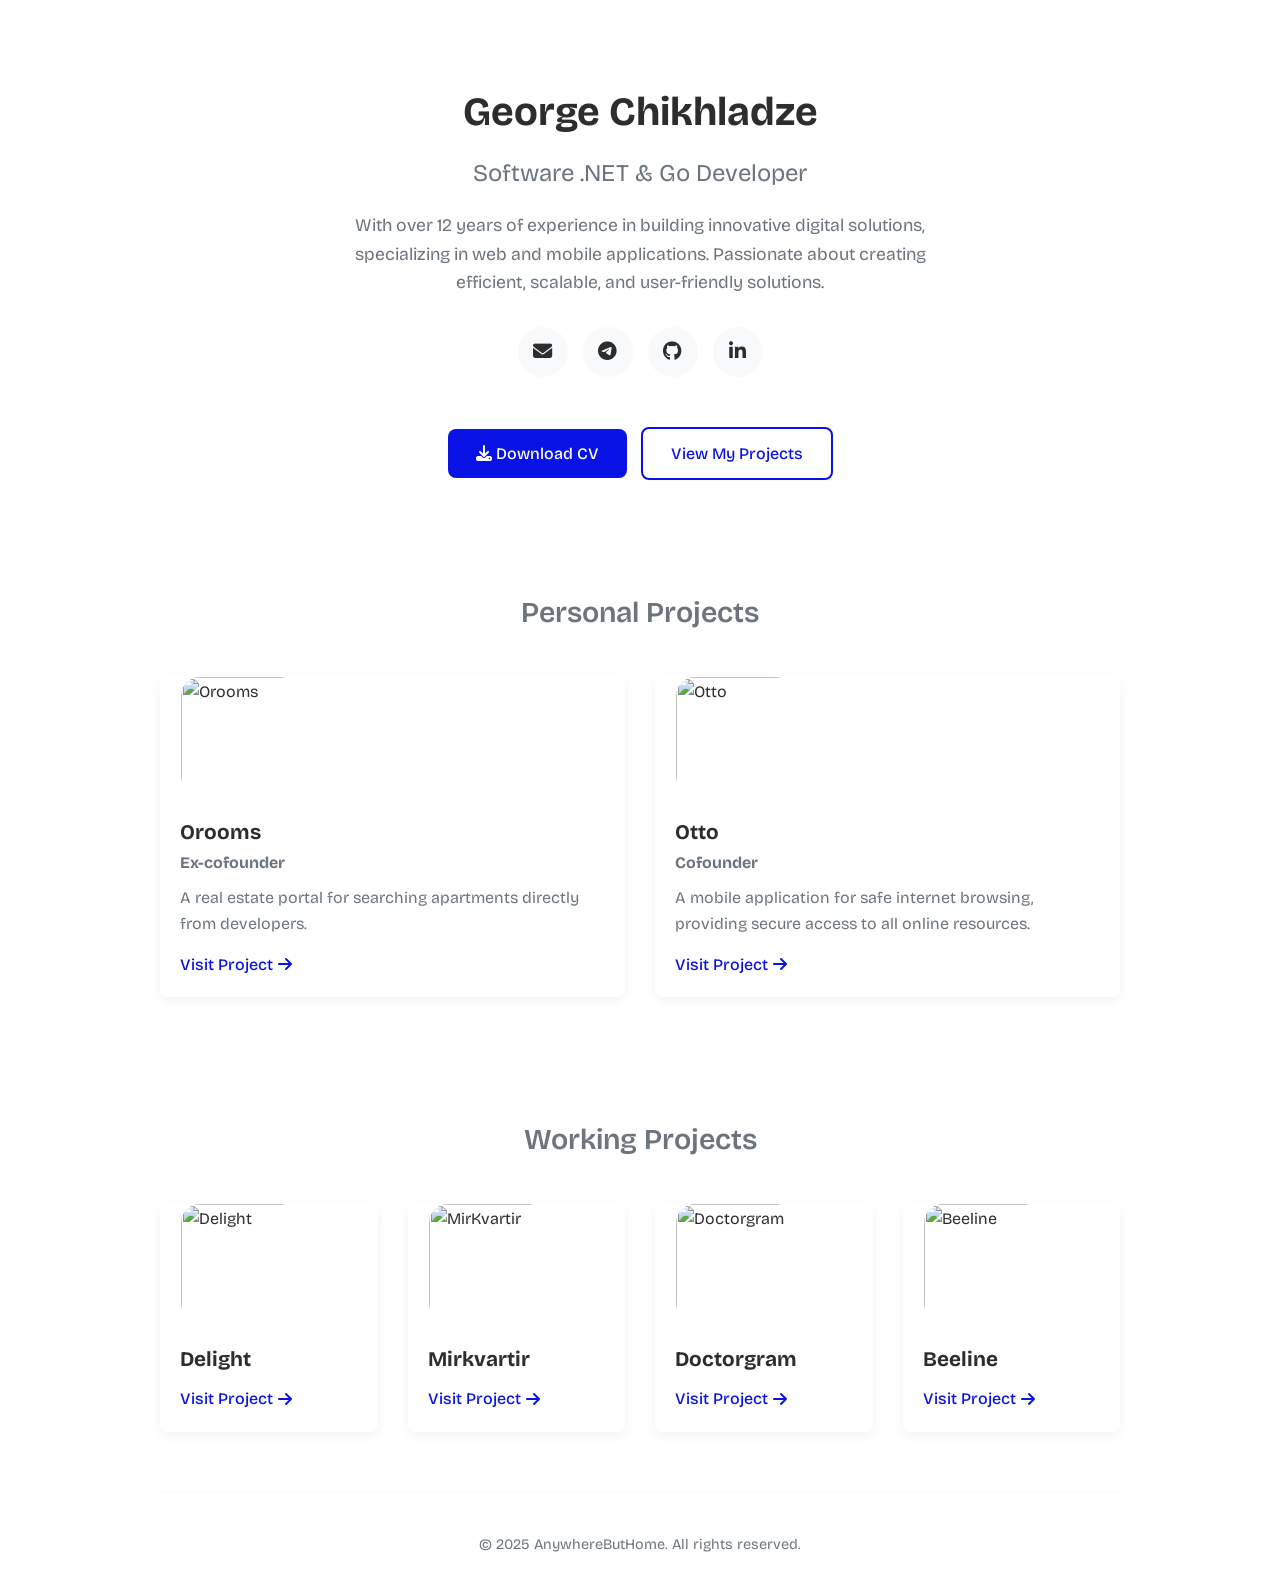
==== george/index.html @ 673867cd "init commit" ====
<html lang="en"><head>
    <meta charset="UTF-8">
    <meta name="viewport" content="width=device-width, initial-scale=1.0">
    <title>George Chikhladze - Software Developer</title>
	<link href="https://fonts.googleapis.com/css2?family=Bricolage+Grotesque:wght@400;700&amp;display=swap" rel="stylesheet">
    <link href="https://fonts.googleapis.com/css2?family=Inter:wght@300;400;500;600;700&amp;display=swap" rel="stylesheet">
    <link rel="stylesheet" href="https://cdnjs.cloudflare.com/ajax/libs/font-awesome/6.4.0/css/all.min.css">
    <style>
        :root {
            --primary-color: #2d2d2d;
            --secondary-color: #6c757d;
            --accent-color: #0a13e6;
            --light-bg: #f8f9fa;
            --border-radius: 8px;
            --box-shadow: 0 4px 12px rgba(0, 0, 0, 0.05);
        }
        
        * {
            margin: 0;
            padding: 0;
            box-sizing: border-box;
        }
        
        body {
            font-family: 'Bricolage Grotesque', 'Inter', -apple-system, BlinkMacSystemFont, "Segoe UI", Roboto, sans-serif;
            line-height: 1.6;
            color: var(--primary-color);
            background-color: #fff;
            padding: 0;
            margin: 0;
        }
        
        .container {
            max-width: 1000px;
            margin: 0 auto;
            padding: 0 20px;
        }
        
        header {
            padding: 80px 0 40px;
            text-align: center;
        }
        
        .profile-img {
            width: 150px;
            height: 150px;
            border-radius: 50%;
            object-fit: cover;
            margin: 0 auto 20px;
            border: 4px solid var(--light-bg);
            box-shadow: var(--box-shadow);
        }
        
        h1 {
            font-size: 2.5rem;
            font-weight: 700;
            margin-bottom: 10px;
            color: var(--primary-color);
        }
        
        h2 {
            font-size: 1.5rem;
            font-weight: 400;
            color: var(--secondary-color);
            margin-bottom: 20px;
        }
        
        .tagline {
            font-size: 1.1rem;
            max-width: 600px;
            margin: 0 auto 30px;
            color: var(--secondary-color);
        }
        
        .social-links {
            display: flex;
            justify-content: center;
            gap: 15px;
            margin-bottom: 40px;
            flex-wrap: wrap;
        }
        
        .social-link {
            display: flex;
            align-items: center;
            justify-content: center;
            width: 50px;
            height: 50px;
            border-radius: 50%;
            background: var(--light-bg);
            color: var(--primary-color);
            text-decoration: none;
            font-size: 1.2rem;
            transition: all 0.3s ease;
        }
        
        .social-link:hover {
            background: var(--accent-color);
            color: white;
            transform: translateY(-3px);
        }
        
        .btn {
            display: inline-block;
            padding: 12px 28px;
            background: var(--accent-color);
            color: white;
            text-decoration: none;
            border-radius: var(--border-radius);
            font-weight: 500;
            transition: all 0.3s ease;
            margin: 10px 5px;
        }
        
        .btn:hover {
            background: #0052cc;
            transform: translateY(-2px);
        }
        
        .btn-outline {
            background: transparent;
            border: 2px solid var(--accent-color);
            color: var(--accent-color);
        }
        
        .btn-outline:hover {
            background: var(--accent-color);
            color: white;
        }
        
        section {
            padding: 60px 0;
        }
        
        .section-title {
            text-align: center;
            margin-bottom: 40px;
            font-size: 1.8rem;
            font-weight: 600;
        }
        
        .projects-grid {
            display: grid;
            grid-template-columns: repeat(auto-fit, minmax(200px, 1fr));
            gap: 30px;
        }
        
        .project-card {
            background: white;
            border-radius: var(--border-radius);
            overflow: hidden;
            box-shadow: var(--box-shadow);
            transition: transform 0.3s ease;
        }
        
        .project-card:hover {
            transform: translateY(-5px);
        }
        
        .project-img {
            height: 120px;
            margin: 0 20px;
            object-fit: cover;
            border: 1px solid white;
            border-radius: 20px;
        }
        
        .project-content {
            padding: 20px;
        }
        
        .project-title {
            font-size: 1.3rem;
            margin-bottom: 10px;
            color: var(--primary-color);
        }

        .project-title span {
            display: block;
            font-size: 1rem;
            color: var(--secondary-color);
        }
        
        .project-desc {
            color: var(--secondary-color);
            margin-bottom: 15px;
        }
        
        .project-link {
            display: inline-flex;
            align-items: center;
            color: var(--accent-color);
            text-decoration: none;
            font-weight: 500;
        }
        
        .project-link i {
            margin-left: 5px;
            transition: transform 0.3s ease;
        }
        
        .project-link:hover i {
            transform: translateX(3px);
        }
        
        footer {
            text-align: center;
            padding: 40px 0;
            color: var(--secondary-color);
            font-size: 0.9rem;
            border-top: 1px solid var(--light-bg);
        }
        
        @media (max-width: 768px) {
            header {
                padding: 60px 0 30px;
            }
            
            h1 {
                font-size: 2rem;
            }
            
            h2 {
                font-size: 1.3rem;
            }
            
            section {
                padding: 40px 0;
            }
        }
    </style>
</head>
<body>
    <div class="container">
        <header>            
            <h1>George Chikhladze</h1>
            <h2>Software .NET &amp; Go Developer</h2>
            <p class="tagline">
				With over 12 years of experience in building innovative digital solutions, specializing in web and mobile applications. 
				Passionate about creating efficient, scalable, and user-friendly solutions.
			</p>

            <div class="social-links">
                <a href="mailto:george.chikhladze@outlook.com" class="social-link" target="blank" aria-label="Email">
                    <i class="fas fa-envelope"></i>
                </a>
                <a href="https://t.me/georgechikhladze" class="social-link" target="blank" aria-label="Telegram">
                    <i class="fab fa-telegram"></i>
                </a>
                <a href="https://github.com/georgechikhladze" class="social-link" target="blank" aria-label="GitHub">
                    <i class="fab fa-github"></i>
                </a>
                <a href="https://www.linkedin.com/in/georgechikhladze/" class="social-link" target="blank" aria-label="LinkedIn">
                    <i class="fab fa-linkedin-in"></i>
                </a>
            </div>

            <div>
                <a href="https://cv.anywherebuthome.ru/cv_georgechikhladze_backend_developer.pdf" class="btn" download="">
                    <i class="fas fa-download"></i> Download CV
                </a>
                <a href="#projects" class="btn btn-outline">
                    View My Projects
                </a>
            </div>

        </header>
        
        <section id="projects">
            <h2 class="section-title">Personal Projects</h2>
            <div class="projects-grid">
                <div class="project-card">
                    <img src="https://cdn-orooms.ru/images/favicons/original/android-icon-192x192.png" alt="Orooms" class="project-img">
                    <div class="project-content">
                        <h3 class="project-title">Orooms
                            <span>Ex-cofounder</span>
                        </h3>
                        <p class="project-desc">A real estate portal for searching apartments directly from developers.</p>
                        <a href="https://orooms.ru" class="project-link" target="_blank">
                            Visit Project <i class="fas fa-arrow-right"></i>
                        </a>
                    </div>
                </div>                
                <div class="project-card">
                    <img src="https://mobby.me/img/otto.png" alt="Otto" class="project-img">
                    <div class="project-content">
                        <h3 class="project-title">Otto
                            <span>Cofounder</span>
                        </h3>
                        <p class="project-desc">A mobile application for safe internet browsing, providing secure access to all online resources.</p>
                        <a href="https://mobby.me" class="project-link" target="_blank">
                            Visit Project <i class="fas fa-arrow-right"></i>
                        </a>
                    </div>
                </div>
            </div>
        </section>   
        
        <section id="working-projects">
            <h2 class="section-title">Working Projects</h2>

            <div class="projects-grid">

                <div class="project-card">
                    <img src="https://img.realestate.ru/profile/2/channels4_profile.webp" alt="Delight" class="project-img">
                    <div class="project-content">
                        <h3 class="project-title">Delight</h3>
                        <a href="https://www.delight.ru/" class="project-link" target="_blank">
                            Visit Project <i class="fas fa-arrow-right"></i>
                        </a>
                    </div>
                </div>    

                <div class="project-card">
                    <img src="https://www.mirkvartir.ru/nextpageassets/favicons/new-touch-icon-ipad-retina.png" alt="MirKvartir" class="project-img">
                    <div class="project-content">
                        <h3 class="project-title">Mirkvartir</h3>
                        <a href="https://www.mirkvartir.ru/" class="project-link" target="_blank">
                            Visit Project <i class="fas fa-arrow-right"></i>
                        </a>
                    </div>
                </div>

                <div class="project-card">
                    <img src="https://is1-ssl.mzstatic.com/image/thumb/Purple114/v4/ad/1f/7d/ad1f7d24-4a58-87d9-58b9-342a5286cb57/DCGAppIcon-0-0-1x_U007emarketing-0-0-0-7-0-0-sRGB-0-0-0-GLES2_U002c0-512MB-85-220-0-0.png/434x0w.webp" alt="Doctorgram" class="project-img">
                    <div class="project-content">
                        <h3 class="project-title">Doctorgram</h3>
                        <a href="https://apps.apple.com/us/app/%D0%B4%D0%BE%D0%BA%D1%82%D0%BE%D1%80%D0%B3%D1%80%D0%B0%D0%BC-%D0%BC%D0%B5%D1%81%D1%81%D0%B5%D0%BD%D0%B4%D0%B6%D0%B5%D1%80/id1474241440" class="project-link" target="_blank">
                            Visit Project <i class="fas fa-arrow-right"></i>
                        </a>
                    </div>
                </div>

                <div class="project-card">
                    <img src="https://is1-ssl.mzstatic.com/image/thumb/Purple221/v4/89/e1/c1/89e1c106-f130-783b-5dc5-4b2c80a4c70a/AppIcon-0-0-1x_U007epad-0-1-0-sRGB-85-220.png/434x0w.webp" alt="Beeline" class="project-img">
                    <div class="project-content">
                        <h3 class="project-title">Beeline</h3>
                        <a href="https://apps.apple.com/ru/app/%D0%B1%D0%B8%D0%BB%D0%B0%D0%B9%D0%BD/id569251594" class="project-link" target="_blank">
                            Visit Project <i class="fas fa-arrow-right"></i>
                        </a>
                    </div>
                </div>
                
            </div>
        </section>   

        <footer>
            <p>© 2025 AnywhereButHome. All rights reserved.</p>
        </footer>
    </div>
</body>
</html>
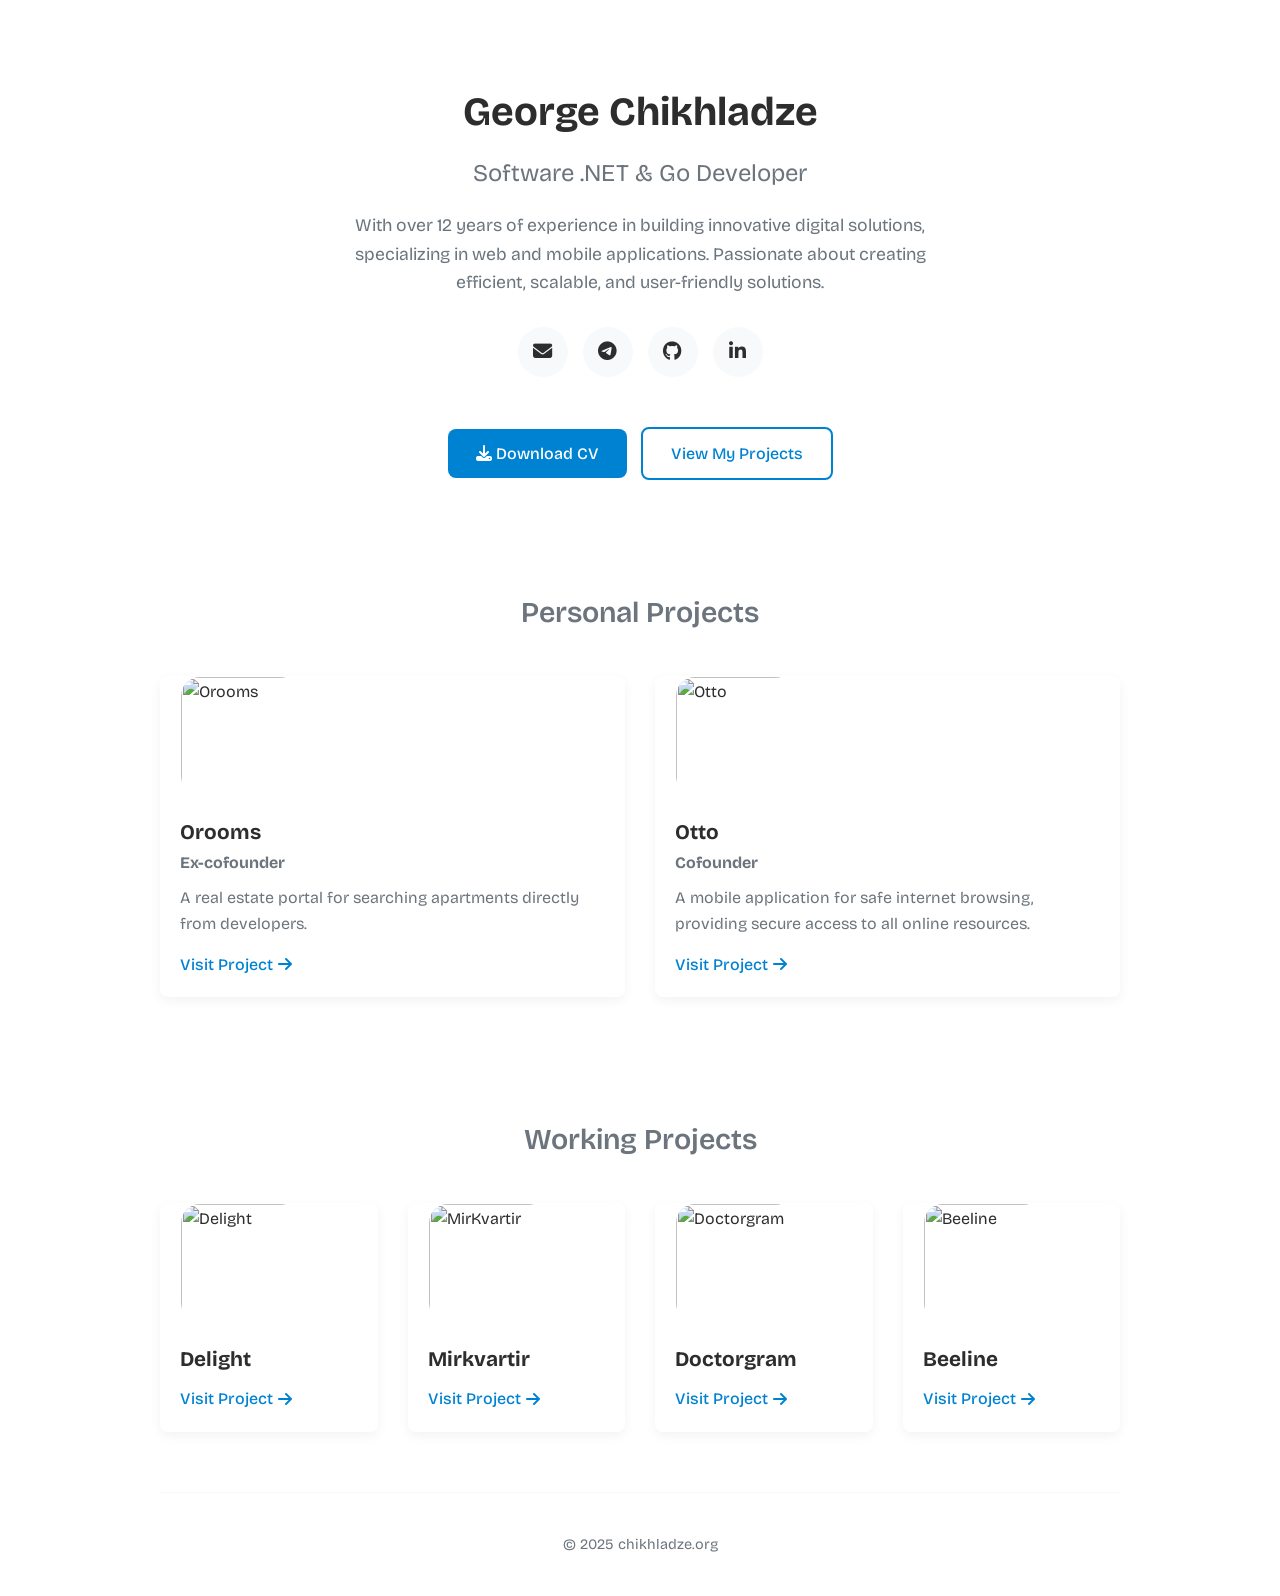
==== commit 323cc3c4: "add ev" ====
--- a/george/index.html
+++ b/george/index.html
@@ -9,7 +9,7 @@
         :root {
             --primary-color: #2d2d2d;
             --secondary-color: #6c757d;
-            --accent-color: #0a13e6;
+            --accent-color: #0082d2;
             --light-bg: #f8f9fa;
             --border-radius: 8px;
             --box-shadow: 0 4px 12px rgba(0, 0, 0, 0.05);
@@ -345,7 +345,7 @@
         </section>   
 
         <footer>
-            <p>© 2025 AnywhereButHome. All rights reserved.</p>
+            <p>© 2025 chikhladze.org</p>
         </footer>
     </div>
 </body>
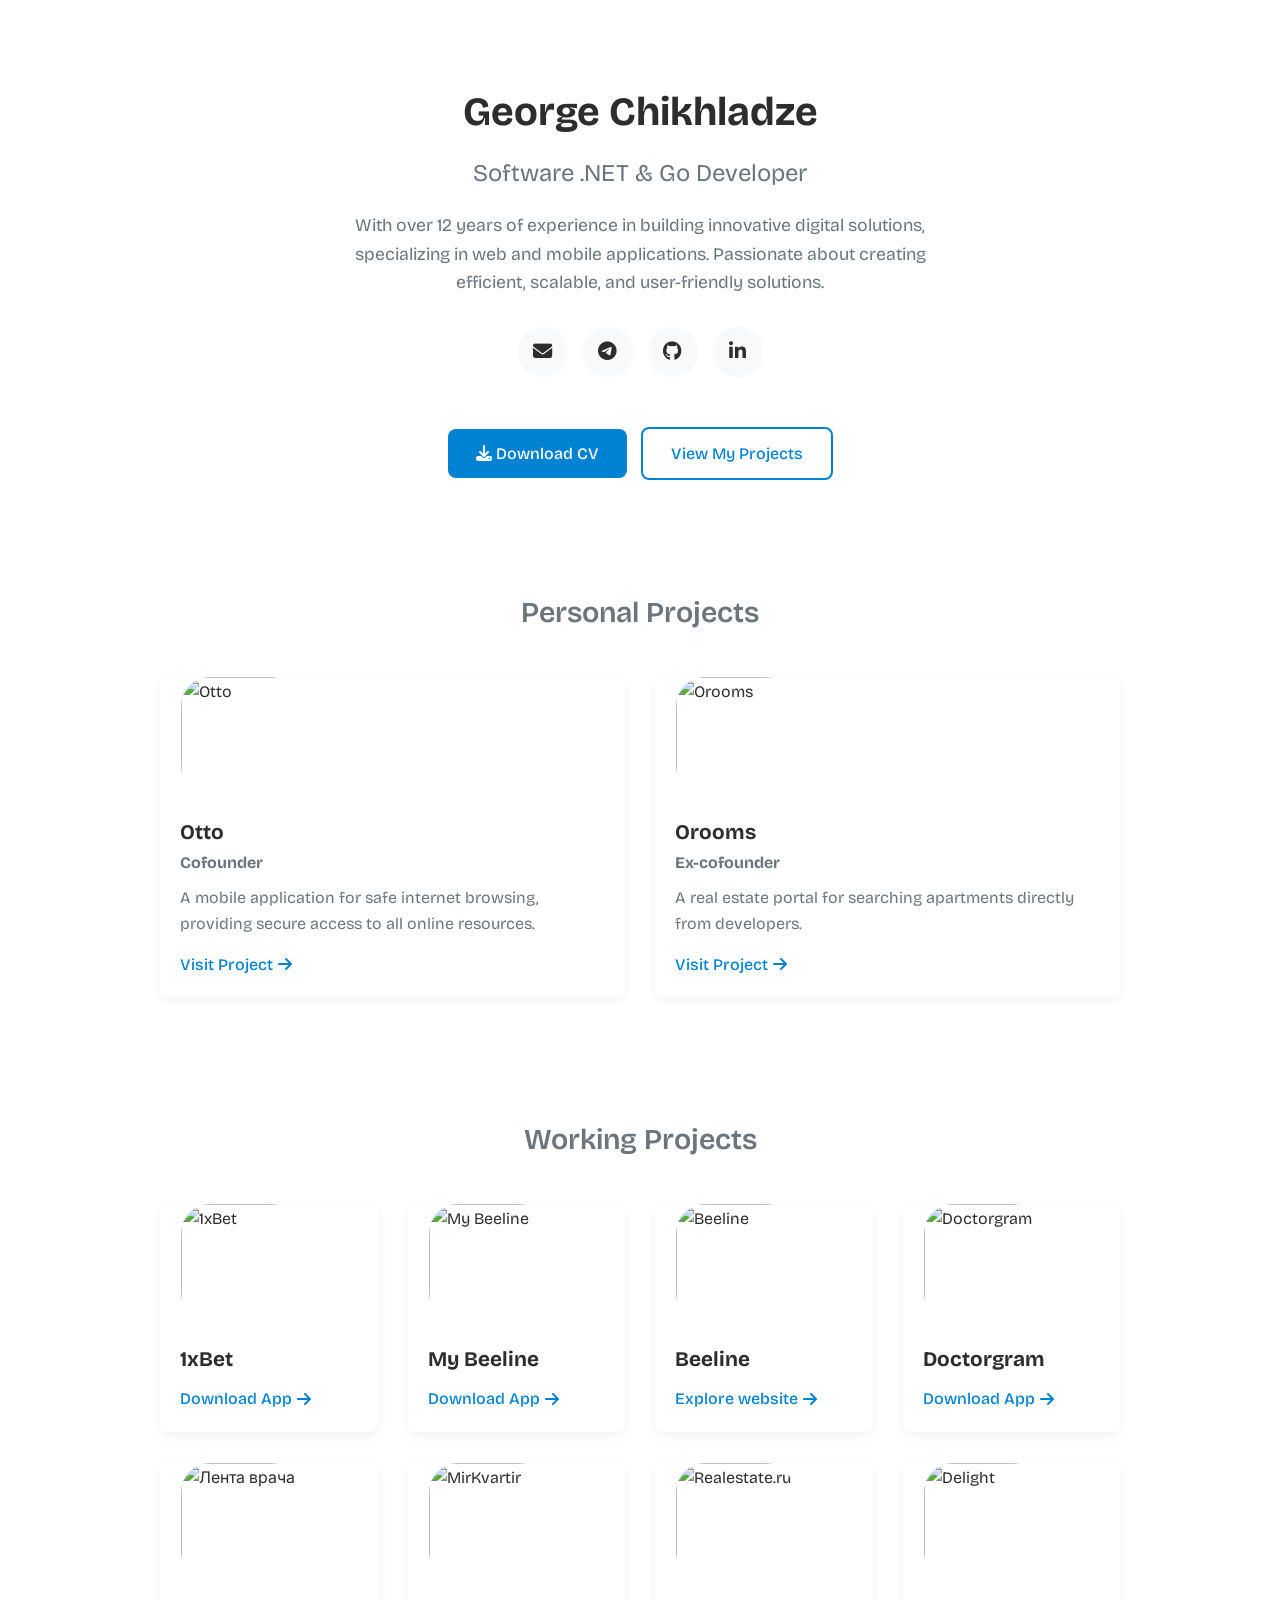
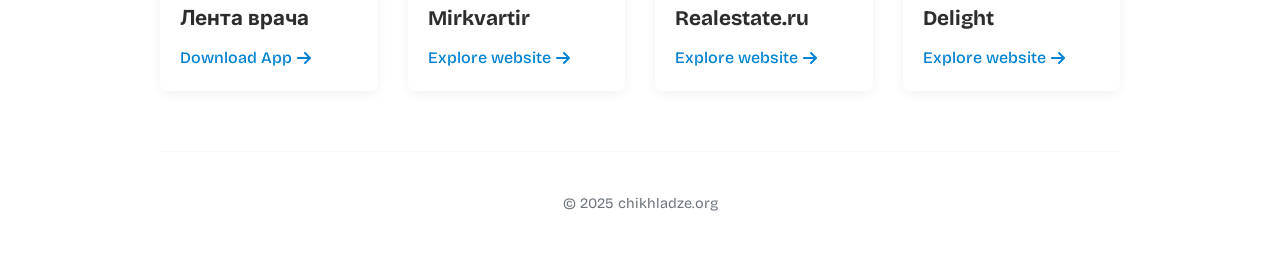
==== commit d996767e: "add info to george.org" ====
--- a/george/index.html
+++ b/george/index.html
@@ -162,7 +162,7 @@
             margin: 0 20px;
             object-fit: cover;
             border: 1px solid white;
-            border-radius: 20px;
+            border-radius: 30px;
         }
         
         .project-content {
@@ -270,6 +270,18 @@
             <h2 class="section-title">Personal Projects</h2>
             <div class="projects-grid">
                 <div class="project-card">
+                    <img src="https://mobby.me/img/otto.png" alt="Otto" class="project-img">
+                    <div class="project-content">
+                        <h3 class="project-title">Otto
+                            <span>Cofounder</span>
+                        </h3>
+                        <p class="project-desc">A mobile application for safe internet browsing, providing secure access to all online resources.</p>
+                        <a href="https://mobby.me" class="project-link" target="_blank">
+                            Visit Project <i class="fas fa-arrow-right"></i>
+                        </a>
+                    </div>
+                </div>
+                <div class="project-card">
                     <img src="https://cdn-orooms.ru/images/favicons/original/android-icon-192x192.png" alt="Orooms" class="project-img">
                     <div class="project-content">
                         <h3 class="project-title">Orooms
@@ -281,18 +293,6 @@
                         </a>
                     </div>
                 </div>                
-                <div class="project-card">
-                    <img src="https://mobby.me/img/otto.png" alt="Otto" class="project-img">
-                    <div class="project-content">
-                        <h3 class="project-title">Otto
-                            <span>Cofounder</span>
-                        </h3>
-                        <p class="project-desc">A mobile application for safe internet browsing, providing secure access to all online resources.</p>
-                        <a href="https://mobby.me" class="project-link" target="_blank">
-                            Visit Project <i class="fas fa-arrow-right"></i>
-                        </a>
-                    </div>
-                </div>
             </div>
         </section>   
         
@@ -300,46 +300,85 @@
             <h2 class="section-title">Working Projects</h2>
 
             <div class="projects-grid">
+                <div class="project-card">
+                    <img src="https://is1-ssl.mzstatic.com/image/thumb/Purple211/v4/91/73/cd/9173cdaa-b150-8d56-ca54-bb169e678850/AppIcon-0-0-1x_U007epad-0-1-0-85-220.png/400x400ia-75.webp" alt="1xBet" class="project-img">
+                    <div class="project-content">
+                        <h3 class="project-title">1xBet</h3>
+                        <a href="https://apps.apple.com/uz/app/1xbet-sports-betting/id844035425" class="project-link" target="_blank">
+                            Download App <i class="fas fa-arrow-right"></i>
+                        </a>
+                    </div>
+                </div>
+
+                <div class="project-card">
+                    <img src="https://is1-ssl.mzstatic.com/image/thumb/Purple221/v4/89/e1/c1/89e1c106-f130-783b-5dc5-4b2c80a4c70a/AppIcon-0-0-1x_U007epad-0-1-0-sRGB-85-220.png/434x0w.webp" alt="My Beeline" class="project-img">
+                    <div class="project-content">
+                        <h3 class="project-title">My Beeline</h3>
+                        <a href="https://apps.apple.com/ru/app/%D0%B1%D0%B8%D0%BB%D0%B0%D0%B9%D0%BD/id569251594" class="project-link" target="_blank">
+                            Download App <i class="fas fa-arrow-right"></i>
+                        </a>
+                    </div>
+                </div>
+
+                <div class="project-card">
+                    <img src="https://static.beeline.ru/upload/images/b2c/bee-logo/beeline_logo.svg" alt="Beeline" class="project-img">
+                    <div class="project-content">
+                        <h3 class="project-title">Beeline</h3>
+                        <a href="https://beeline.ru/" class="project-link" target="_blank">
+                            Explore website <i class="fas fa-arrow-right"></i>
+                        </a>
+                    </div>
+                </div>
+
+                <div class="project-card">
+                    <img src="https://is1-ssl.mzstatic.com/image/thumb/Purple114/v4/ad/1f/7d/ad1f7d24-4a58-87d9-58b9-342a5286cb57/DCGAppIcon-0-0-1x_U007emarketing-0-0-0-7-0-0-sRGB-0-0-0-GLES2_U002c0-512MB-85-220-0-0.png/434x0w.webp" alt="Doctorgram" class="project-img">
+                    <div class="project-content">
+                        <h3 class="project-title">Doctorgram</h3>
+                        <a href="https://apps.apple.com/us/app/%D0%B4%D0%BE%D0%BA%D1%82%D0%BE%D1%80%D0%B3%D1%80%D0%B0%D0%BC-%D0%BC%D0%B5%D1%81%D1%81%D0%B5%D0%BD%D0%B4%D0%B6%D0%B5%D1%80/id1474241440" class="project-link" target="_blank">
+                            Download App <i class="fas fa-arrow-right"></i>
+                        </a>
+                    </div>
+                </div>
+                
+                <div class="project-card">
+                    <img src="https://is1-ssl.mzstatic.com/image/thumb/PurpleSource211/v4/35/1a/33/351a33e3-2506-67f1-0829-9f2846348465/Placeholder.mill/400x400bb-75.webp" alt="Лента врача" class="project-img">
+                    <div class="project-content">
+                        <h3 class="project-title">Лента врача</h3>
+                        <a href="https://apps.apple.com/us/app/%D0%BB%D0%B5%D0%BD%D1%82%D0%B0-%D0%B2%D1%80%D0%B0%D1%87%D0%B0/id581482034" class="project-link" target="_blank">
+                            Download App <i class="fas fa-arrow-right"></i>
+                        </a>
+                    </div>
+                </div>
+  
+                <div class="project-card">
+                    <img src="https://www.mirkvartir.ru/nextpageassets/favicons/new-touch-icon-ipad-retina.png" alt="MirKvartir" class="project-img">
+                    <div class="project-content">
+                        <h3 class="project-title">Mirkvartir</h3>
+                        <a href="https://www.mirkvartir.ru/" class="project-link" target="_blank">
+                            Explore website <i class="fas fa-arrow-right"></i>
+                        </a>
+                    </div>
+                </div>
+                
+                <div class="project-card">
+                    <img src="https://www.realestate.ru/img/logo/logo-small.svg" alt="Realestate.ru" class="project-img">
+                    <div class="project-content">
+                        <h3 class="project-title">Realestate.ru</h3>
+                        <a href="https://www.realestate.ru/" class="project-link" target="_blank">
+                            Explore website <i class="fas fa-arrow-right"></i>
+                        </a>
+                    </div>
+                </div>
 
                 <div class="project-card">
                     <img src="https://img.realestate.ru/profile/2/channels4_profile.webp" alt="Delight" class="project-img">
                     <div class="project-content">
                         <h3 class="project-title">Delight</h3>
                         <a href="https://www.delight.ru/" class="project-link" target="_blank">
-                            Visit Project <i class="fas fa-arrow-right"></i>
-                        </a>
-                    </div>
-                </div>    
-
-                <div class="project-card">
-                    <img src="https://www.mirkvartir.ru/nextpageassets/favicons/new-touch-icon-ipad-retina.png" alt="MirKvartir" class="project-img">
-                    <div class="project-content">
-                        <h3 class="project-title">Mirkvartir</h3>
-                        <a href="https://www.mirkvartir.ru/" class="project-link" target="_blank">
-                            Visit Project <i class="fas fa-arrow-right"></i>
-                        </a>
-                    </div>
-                </div>
-
-                <div class="project-card">
-                    <img src="https://is1-ssl.mzstatic.com/image/thumb/Purple114/v4/ad/1f/7d/ad1f7d24-4a58-87d9-58b9-342a5286cb57/DCGAppIcon-0-0-1x_U007emarketing-0-0-0-7-0-0-sRGB-0-0-0-GLES2_U002c0-512MB-85-220-0-0.png/434x0w.webp" alt="Doctorgram" class="project-img">
-                    <div class="project-content">
-                        <h3 class="project-title">Doctorgram</h3>
-                        <a href="https://apps.apple.com/us/app/%D0%B4%D0%BE%D0%BA%D1%82%D0%BE%D1%80%D0%B3%D1%80%D0%B0%D0%BC-%D0%BC%D0%B5%D1%81%D1%81%D0%B5%D0%BD%D0%B4%D0%B6%D0%B5%D1%80/id1474241440" class="project-link" target="_blank">
-                            Visit Project <i class="fas fa-arrow-right"></i>
-                        </a>
-                    </div>
-                </div>
-
-                <div class="project-card">
-                    <img src="https://is1-ssl.mzstatic.com/image/thumb/Purple221/v4/89/e1/c1/89e1c106-f130-783b-5dc5-4b2c80a4c70a/AppIcon-0-0-1x_U007epad-0-1-0-sRGB-85-220.png/434x0w.webp" alt="Beeline" class="project-img">
-                    <div class="project-content">
-                        <h3 class="project-title">Beeline</h3>
-                        <a href="https://apps.apple.com/ru/app/%D0%B1%D0%B8%D0%BB%D0%B0%D0%B9%D0%BD/id569251594" class="project-link" target="_blank">
-                            Visit Project <i class="fas fa-arrow-right"></i>
-                        </a>
-                    </div>
-                </div>
+                            Explore website <i class="fas fa-arrow-right"></i>
+                        </a>
+                    </div>
+                </div>  
                 
             </div>
         </section>   
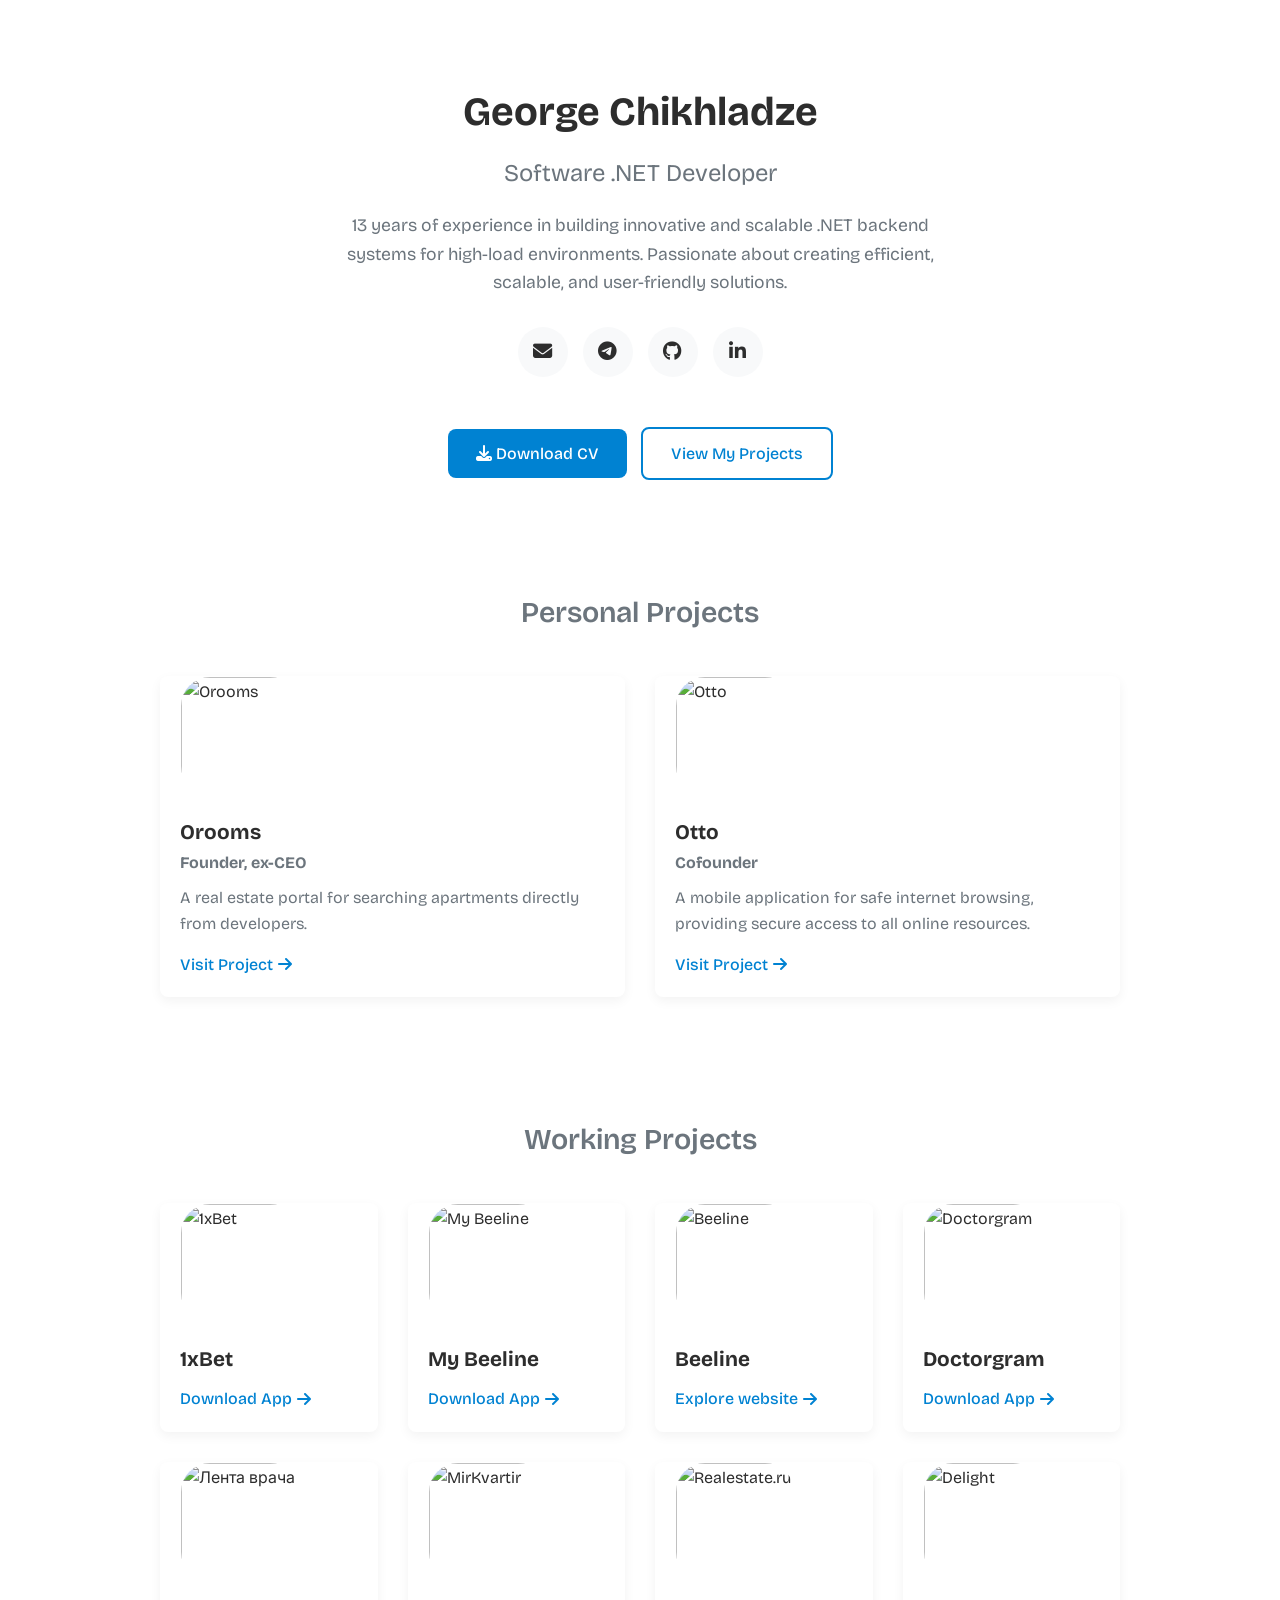
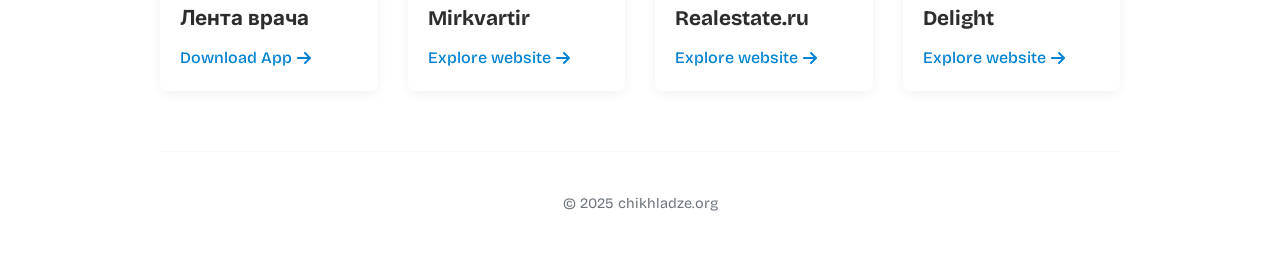
==== commit cb6d91eb: "EvSanctuary+Resume" ====
--- a/george/index.html
+++ b/george/index.html
@@ -1,7 +1,7 @@
 <html lang="en"><head>
     <meta charset="UTF-8">
     <meta name="viewport" content="width=device-width, initial-scale=1.0">
-    <title>George Chikhladze - Software Developer</title>
+    <title>George Chikhladze - Software .NET Developer</title>
 	<link href="https://fonts.googleapis.com/css2?family=Bricolage+Grotesque:wght@400;700&amp;display=swap" rel="stylesheet">
     <link href="https://fonts.googleapis.com/css2?family=Inter:wght@300;400;500;600;700&amp;display=swap" rel="stylesheet">
     <link rel="stylesheet" href="https://cdnjs.cloudflare.com/ajax/libs/font-awesome/6.4.0/css/all.min.css">
@@ -234,9 +234,9 @@
     <div class="container">
         <header>            
             <h1>George Chikhladze</h1>
-            <h2>Software .NET &amp; Go Developer</h2>
+            <h2>Software .NET Developer</h2>
             <p class="tagline">
-				With over 12 years of experience in building innovative digital solutions, specializing in web and mobile applications. 
+				13 years of experience in building innovative and scalable .NET backend systems for high-load environments. 
 				Passionate about creating efficient, scalable, and user-friendly solutions.
 			</p>
 
@@ -256,7 +256,7 @@
             </div>
 
             <div>
-                <a href="https://cv.anywherebuthome.ru/cv_georgechikhladze_backend_developer.pdf" class="btn" download="">
+                <a href="https://cv.anywherebuthome.ru/cv_georgechikhladze_senior_developer.pdf" class="btn" download="">
                     <i class="fas fa-download"></i> Download CV
                 </a>
                 <a href="#projects" class="btn btn-outline">
@@ -269,6 +269,18 @@
         <section id="projects">
             <h2 class="section-title">Personal Projects</h2>
             <div class="projects-grid">
+                <div class="project-card">
+                    <img src="https://cdn-orooms.ru/images/favicons/original/android-icon-192x192.png" alt="Orooms" class="project-img">
+                    <div class="project-content">
+                        <h3 class="project-title">Orooms
+                            <span>Founder, ex-CEO</span>
+                        </h3>
+                        <p class="project-desc">A real estate portal for searching apartments directly from developers.</p>
+                        <a href="https://orooms.ru" class="project-link" target="_blank">
+                            Visit Project <i class="fas fa-arrow-right"></i>
+                        </a>
+                    </div>
+                </div> 
                 <div class="project-card">
                     <img src="https://mobby.me/img/otto.png" alt="Otto" class="project-img">
                     <div class="project-content">
@@ -280,19 +292,7 @@
                             Visit Project <i class="fas fa-arrow-right"></i>
                         </a>
                     </div>
-                </div>
-                <div class="project-card">
-                    <img src="https://cdn-orooms.ru/images/favicons/original/android-icon-192x192.png" alt="Orooms" class="project-img">
-                    <div class="project-content">
-                        <h3 class="project-title">Orooms
-                            <span>Ex-cofounder</span>
-                        </h3>
-                        <p class="project-desc">A real estate portal for searching apartments directly from developers.</p>
-                        <a href="https://orooms.ru" class="project-link" target="_blank">
-                            Visit Project <i class="fas fa-arrow-right"></i>
-                        </a>
-                    </div>
-                </div>                
+                </div>				
             </div>
         </section>   
         
